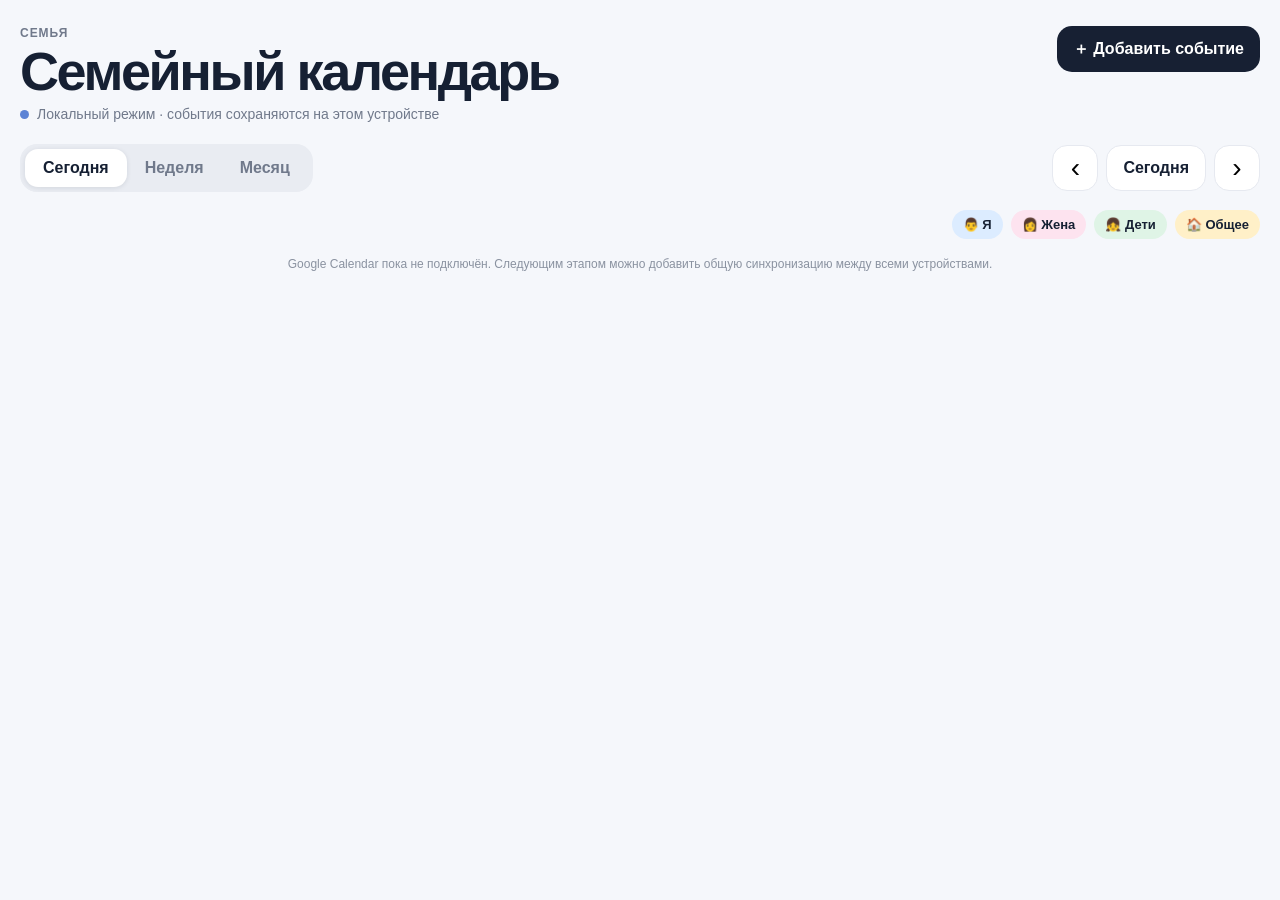
==== index.html @ 6f82d16c "Add index.html" ====
<!doctype html>
<html lang="ru">
<head>
<meta charset="utf-8">
<meta name="viewport" content="width=device-width,initial-scale=1,viewport-fit=cover">
<meta name="theme-color" content="#f5f7fb">
<meta name="apple-mobile-web-app-capable" content="yes">
<meta name="apple-mobile-web-app-status-bar-style" content="default">
<meta name="apple-mobile-web-app-title" content="Семья">
<link rel="manifest" href="/manifest.json">
<link rel="apple-touch-icon" href="/icon.svg">
<title>Семейный календарь</title>
<style>
:root{--bg:#f5f7fb;--card:#fff;--ink:#162033;--muted:#70798b;--line:#e6e9f0;--shadow:0 10px 34px rgba(26,35,52,.07);--radius:22px;--me:#dcecff;--wife:#fde3ef;--kids:#dff4e6;--family:#fff0c8;--primary:#172033;--danger:#b42318}
*{box-sizing:border-box}html,body{margin:0;min-height:100%;background:var(--bg);color:var(--ink);font-family:-apple-system,BlinkMacSystemFont,"SF Pro Display","SF Pro Text","Segoe UI",sans-serif}body{padding:env(safe-area-inset-top) max(20px,env(safe-area-inset-right)) env(safe-area-inset-bottom) max(20px,env(safe-area-inset-left))}button,input,select,textarea{font:inherit}button{touch-action:manipulation}.app{max-width:1280px;margin:0 auto;padding:26px 0 40px}.topbar{display:flex;align-items:flex-start;justify-content:space-between;gap:20px;margin-bottom:22px}.eyebrow{color:var(--muted);font-size:12px;font-weight:750;letter-spacing:.08em}h1{margin:4px 0 8px;font-size:clamp(34px,5vw,54px);line-height:1;letter-spacing:-.045em}.status{display:flex;align-items:center;gap:8px;color:var(--muted);font-size:14px}.dot{width:9px;height:9px;border-radius:50%;background:#5c83d5}.btn,.iconbtn{border:0;border-radius:15px;cursor:pointer;min-height:46px}.btn{padding:11px 16px;font-weight:680}.primary{background:var(--primary);color:#fff}.secondary{background:#fff;color:var(--ink);border:1px solid var(--line)}.danger{background:#fff0ef;color:var(--danger);border:1px solid #f2cbc5}.iconbtn{width:46px;background:#fff;border:1px solid var(--line);font-size:28px}.controls{display:flex;align-items:center;justify-content:space-between;gap:16px;margin-bottom:18px}.segmented{display:flex;background:#e9ecf2;padding:5px;border-radius:17px}.viewbtn{border:0;background:transparent;border-radius:13px;padding:10px 18px;color:var(--muted);font-weight:680;cursor:pointer}.viewbtn.active{background:#fff;color:var(--ink);box-shadow:0 1px 5px rgba(23,32,51,.1)}.nav{display:flex;gap:8px;align-items:center}.period{display:flex;align-items:center;justify-content:space-between;gap:14px;margin-bottom:14px}h2{margin:0;font-size:23px}.legend{display:flex;gap:8px;flex-wrap:wrap;justify-content:flex-end}.pill{padding:7px 11px;border-radius:999px;font-size:13px;font-weight:650}.me{background:var(--me)}.wife{background:var(--wife)}.kids{background:var(--kids)}.family{background:var(--family)}.grid{display:grid;grid-template-columns:repeat(7,minmax(0,1fr));gap:10px}.day{background:var(--card);border:1px solid var(--line);border-radius:var(--radius);min-height:195px;padding:13px;box-shadow:var(--shadow)}.day.today{outline:2px solid var(--primary);outline-offset:-2px}.dayname{color:var(--muted);font-size:12px;text-transform:uppercase;font-weight:750}.daynum{font-size:25px;font-weight:760;margin-top:2px}.month{color:var(--muted);font-size:11px}.empty{color:#a0a6b2;font-size:13px;padding-top:10px}.event{border:0;width:100%;text-align:left;border-radius:14px;padding:9px 10px;margin-top:7px;cursor:pointer;color:var(--ink)}.event .time{display:block;color:#586172;font-size:11px;font-weight:750;margin-bottom:3px}.event .title{font-size:13px;font-weight:680}.event .meta{font-size:11px;color:#687181;margin-top:4px;display:block}.todaylist{display:grid;gap:11px}.todaycard{width:100%;border:1px solid var(--line);border-radius:20px;background:#fff;padding:15px 16px;display:grid;grid-template-columns:110px 1fr auto;gap:14px;align-items:center;box-shadow:var(--shadow);cursor:pointer;text-align:left;color:var(--ink)}.todaycard.me{background:linear-gradient(90deg,var(--me),#fff 55%)}.todaycard.wife{background:linear-gradient(90deg,var(--wife),#fff 55%)}.todaycard.kids{background:linear-gradient(90deg,var(--kids),#fff 55%)}.todaycard.family{background:linear-gradient(90deg,var(--family),#fff 55%)}.todaytime{font-size:14px;color:var(--muted);font-weight:680}.todaytitle{font-size:19px;font-weight:730}.todaymeta{font-size:13px;color:var(--muted);margin-top:4px}.chev{font-size:27px;color:#9299a6}.note{color:#8a92a0;font-size:12px;text-align:center;margin:18px 6px 0}dialog{border:0;border-radius:25px;padding:0;width:min(92vw,620px);box-shadow:0 35px 100px rgba(17,24,39,.30)}dialog::backdrop{background:rgba(17,24,39,.42);backdrop-filter:blur(4px)}.modal{padding:22px}.modalhead{display:flex;justify-content:space-between;align-items:flex-start;margin-bottom:15px}.modalhead h3{margin:4px 0 0;font-size:26px}.field{display:grid;gap:6px;margin-bottom:13px}.field>span{font-size:13px;color:var(--muted);font-weight:650}.field input,.field select,.field textarea{border:1px solid var(--line);border-radius:14px;padding:12px 13px;background:#fff;color:var(--ink);width:100%}.two{display:grid;grid-template-columns:1fr 1fr;gap:10px}.actions{display:flex;align-items:center;gap:9px;margin-top:18px}.spacer{flex:1}.hidden{display:none!important}
@media(max-width:980px){.grid{grid-template-columns:repeat(2,minmax(0,1fr))}}
@media(max-width:700px){.app{padding-top:14px}.topbar,.controls,.period{flex-direction:column;align-items:stretch}.topbar .btn{width:100%}.segmented{width:100%}.viewbtn{flex:1}.nav{justify-content:space-between}.legend{justify-content:flex-start}.grid{grid-template-columns:1fr}.day{min-height:auto}.todaycard{grid-template-columns:82px 1fr auto}.two{grid-template-columns:1fr}}
</style>
</head>
<body>
<div class="app">
<header class="topbar">
  <div><div class="eyebrow">СЕМЬЯ</div><h1>Семейный календарь</h1><div class="status"><span class="dot"></span><span>Локальный режим · события сохраняются на этом устройстве</span></div></div>
  <button id="addBtn" class="btn primary">＋ Добавить событие</button>
</header>
<section class="controls">
  <div class="segmented"><button class="viewbtn active" data-view="today">Сегодня</button><button class="viewbtn" data-view="week">Неделя</button><button class="viewbtn" data-view="month">Месяц</button></div>
  <div class="nav"><button id="prevBtn" class="iconbtn">‹</button><button id="todayBtn" class="btn secondary">Сегодня</button><button id="nextBtn" class="iconbtn">›</button></div>
</section>
<section class="period"><h2 id="periodTitle"></h2><div class="legend"><span class="pill me">👨 Я</span><span class="pill wife">👩 Жена</span><span class="pill kids">👧 Дети</span><span class="pill family">🏠 Общее</span></div></section>
<main id="calendar"></main>
<div class="note">Google Calendar пока не подключён. Следующим этапом можно добавить общую синхронизацию между всеми устройствами.</div>
</div>
<dialog id="dlg">
<form id="form" class="modal">
<div class="modalhead"><div><div class="eyebrow" id="mode">НОВОЕ СОБЫТИЕ</div><h3 id="dlgTitle">Добавить событие</h3></div><button type="button" id="closeBtn" class="iconbtn">×</button></div>
<input type="hidden" id="eid">
<label class="field"><span>Для кого</span><select id="who"><option value="🏠">🏠 Общее</option><option value="👨">👨 Я</option><option value="👩">👩 Жена</option><option value="👧">👧 Дети</option></select></label>
<label class="field"><span>Название</span><input id="title" required placeholder="Например: школа, врач, тренировка"></label>
<div class="two"><label class="field"><span>Начало</span><input id="start" type="datetime-local" required></label><label class="field"><span>Окончание</span><input id="end" type="datetime-local" required></label></div>
<label class="field"><span>Описание</span><textarea id="desc" rows="3" placeholder="Необязательно"></textarea></label>
<label class="field"><span>Место</span><input id="location" placeholder="Необязательно"></label>
<div class="actions"><button type="button" id="deleteBtn" class="btn danger hidden">Удалить</button><div class="spacer"></div><button type="button" id="cancelBtn" class="btn secondary">Отмена</button><button type="submit" class="btn primary">Сохранить</button></div>
</form>
</dialog>
<script>
const $=s=>document.querySelector(s), cal=$("#calendar"), dlg=$("#dlg"), KEY="family-calendar-events-v2";let view="today", cursor=new Date(), cache=new Map();
const pad=n=>String(n).padStart(2,"0"), inputVal=d=>d.getFullYear()+"-"+pad(d.getMonth()+1)+"-"+pad(d.getDate())+"T"+pad(d.getHours())+":"+pad(d.getMinutes());
const sod=d=>{let x=new Date(d);x.setHours(0,0,0,0);return x},eod=d=>{let x=new Date(d);x.setHours(23,59,59,999);return x},sow=d=>{let x=sod(d),n=(x.getDay()+6)%7;x.setDate(x.getDate()-n);return x},eow=d=>{let x=sow(d);x.setDate(x.getDate()+6);return eod(x)},som=d=>new Date(d.getFullYear(),d.getMonth(),1),eom=d=>new Date(d.getFullYear(),d.getMonth()+1,0,23,59,59,999);
function range(){return view==="today"?[sod(cursor),eod(cursor)]:view==="week"?[sow(cursor),eow(cursor)]:[som(cursor),eom(cursor)]}
const fmt=(d,o)=>new Intl.DateTimeFormat("ru-RU",o).format(d), clean=s=>(s||"").replace(/^(🏠|👨|👩|👧|👦)\s*/,"").trim(), who=s=>((s||"").match(/^(🏠|👨|👩|👧|👦)/)||["🏠"])[0], cat=s=>s?.startsWith("👨")?"me":s?.startsWith("👩")?"wife":s?.startsWith("👧")||s?.startsWith("👦")?"kids":"family", esc=s=>String(s||"").replace(/[&<>"']/g,m=>({"&":"&amp;","<":"&lt;",">":"&gt;",'"':"&quot;","'":"&#039;"}[m])), same=(a,b)=>a.getFullYear()===b.getFullYear()&&a.getMonth()===b.getMonth()&&a.getDate()===b.getDate();
const es=e=>new Date(e.start),ee=e=>new Date(e.end),id=()=>crypto?.randomUUID?crypto.randomUUID():"e-"+Date.now()+"-"+Math.random().toString(16).slice(2);
function seed(){let n=new Date();return[{id:id(),summary:"🏠 Семейный ужин",location:"Дом",description:"",start:new Date(n.getFullYear(),n.getMonth(),n.getDate(),19).toISOString(),end:new Date(n.getFullYear(),n.getMonth(),n.getDate(),20).toISOString()},{id:id(),summary:"👧 Танцы",location:"Студия",description:"",start:new Date(n.getFullYear(),n.getMonth(),n.getDate()+1,17,30).toISOString(),end:new Date(n.getFullYear(),n.getMonth(),n.getDate()+1,18,30).toISOString()},{id:id(),summary:"👩 Врач",location:"",description:"",start:new Date(n.getFullYear(),n.getMonth(),n.getDate()+2,10).toISOString(),end:new Date(n.getFullYear(),n.getMonth(),n.getDate()+2,11).toISOString()},{id:id(),summary:"👨 Тренировка",location:"",description:"",start:new Date(n.getFullYear(),n.getMonth(),n.getDate()+3,20).toISOString(),end:new Date(n.getFullYear(),n.getMonth(),n.getDate()+3,21).toISOString()}]}
function all(){try{let x=JSON.parse(localStorage.getItem(KEY)||"null");if(Array.isArray(x))return x}catch{}let x=seed();localStorage.setItem(KEY,JSON.stringify(x));return x}
function save(x){localStorage.setItem(KEY,JSON.stringify(x))}
function events(){let[a,b]=range();return all().filter(e=>es(e)>=a&&es(e)<=b).sort((x,y)=>es(x)-es(y)}
function period(){let[a,b]=range();return view==="today"?fmt(a,{weekday:"long",day:"numeric",month:"long",year:"numeric"}):view==="week"?fmt(a,{day:"numeric",month:"short"})+" — "+fmt(b,{day:"numeric",month:"short",year:"numeric"}):fmt(a,{month:"long",year:"numeric"})}
function card(e,today=false){let s=es(e),en=ee(e),c=cat(e.summary),t=esc(clean(e.summary)),m=e.location||e.description||"";return today?`<button class="todaycard ${c}" data-id="${esc(e.id)}"><div class="todaytime">${fmt(s,{hour:"2-digit",minute:"2-digit"})}<br>— ${fmt(en,{hour:"2-digit",minute:"2-digit"})}</div><div><div class="todaytitle">${who(e.summary)} ${t}</div>${m?`<div class="todaymeta">${esc(m)}</div>`:""}</div><div class="chev">›</div></button>`:`<button class="event ${c}" data-id="${esc(e.id)}"><span class="time">${fmt(s,{hour:"2-digit",minute:"2-digit"})}</span><span class="title">${who(e.summary)} ${t}</span>${e.location?`<span class="meta">⌖ ${esc(e.location)}</span>`:""}</button>`}
function bind(){document.querySelectorAll("[data-id]").forEach(b=>b.onclick=()=>{let e=cache.get(b.dataset.id);if(e)edit(e)})}
function render(){let ev=events();cache=new Map(ev.map(e=>[e.id,e]));$("#periodTitle").textContent=period();if(view==="today"){cal.innerHTML=ev.length?`<div class="todaylist">${ev.map(e=>card(e,true)).join("")}</div>`:`<section class="day"><div class="empty">На этот день событий нет.</div></section>`}else{let[a,b]=range(),ds=[];for(let d=new Date(a);d<=b;d.setDate(d.getDate()+1))ds.push(new Date(d));cal.innerHTML=`<div class="grid">${ds.map(d=>{let x=ev.filter(e=>same(es(e),d));return `<section class="day ${same(d,new Date())?"today":""}"><div class="dayname">${fmt(d,{weekday:"short"})}</div><div class="daynum">${d.getDate()}</div><div class="month">${fmt(d,{month:"short"})}</div>${x.length?x.map(e=>card(e)).join(""):`<div class="empty">Свободно</div>`}</section>`}).join("")}</div>`}bind()}
function fresh(){let s=new Date();s.setMinutes(Math.ceil(s.getMinutes()/15)*15,0,0);let e=new Date(s.getTime()+3600000);$("#eid").value="";$("#mode").textContent="НОВОЕ СОБЫТИЕ";$("#dlgTitle").textContent="Добавить событие";$("#deleteBtn").classList.add("hidden");$("#who").value="🏠";$("#title").value="";$("#desc").value="";$("#location").value="";$("#start").value=inputVal(s);$("#end").value=inputVal(e);dlg.showModal()}
function edit(e){$("#eid").value=e.id;$("#mode").textContent="РЕДАКТИРОВАНИЕ";$("#dlgTitle").textContent=clean(e.summary);$("#deleteBtn").classList.remove("hidden");$("#who").value=who(e.summary);$("#title").value=clean(e.summary);$("#desc").value=e.description||"";$("#location").value=e.location||"";$("#start").value=inputVal(es(e));$("#end").value=inputVal(ee(e));dlg.showModal()}
$("#addBtn").onclick=fresh;$("#closeBtn").onclick=()=>dlg.close();$("#cancelBtn").onclick=()=>dlg.close();
$("#form").onsubmit=e=>{e.preventDefault();let eid=$("#eid").value.trim(),s=new Date($("#start").value),en=new Date($("#end").value);if(!(s<en)){alert("Время окончания должно быть позже начала.");return}let item={id:eid||id(),summary:$("#who").value+" "+$("#title").value.trim(),description:$("#desc").value.trim(),location:$("#location").value.trim(),start:s.toISOString(),end:en.toISOString()},x=all(),i=x.findIndex(a=>a.id===item.id);if(i>=0)x[i]=item;else x.push(item);save(x);dlg.close();render()};
$("#deleteBtn").onclick=()=>{let eid=$("#eid").value.trim();if(eid&&confirm("Удалить это событие?")){save(all().filter(e=>e.id!==eid));dlg.close();render()}};
document.querySelectorAll(".viewbtn").forEach(b=>b.onclick=()=>{document.querySelectorAll(".viewbtn").forEach(x=>x.classList.remove("active"));b.classList.add("active");view=b.dataset.view;render()});
$("#prevBtn").onclick=()=>{view==="today"?cursor.setDate(cursor.getDate()-1):view==="week"?cursor.setDate(cursor.getDate()-7):cursor.setMonth(cursor.getMonth()-1);render()};
$("#nextBtn").onclick=()=>{view==="today"?cursor.setDate(cursor.getDate()+1):view==="week"?cursor.setDate(cursor.getDate()+7):cursor.setMonth(cursor.getMonth()+1);render()};
$("#todayBtn").onclick=()=>{cursor=new Date();render()};
if("serviceWorker"in navigator)navigator.serviceWorker.register("/sw.js").catch(()=>{});
render();
</script>
</body>
</html>
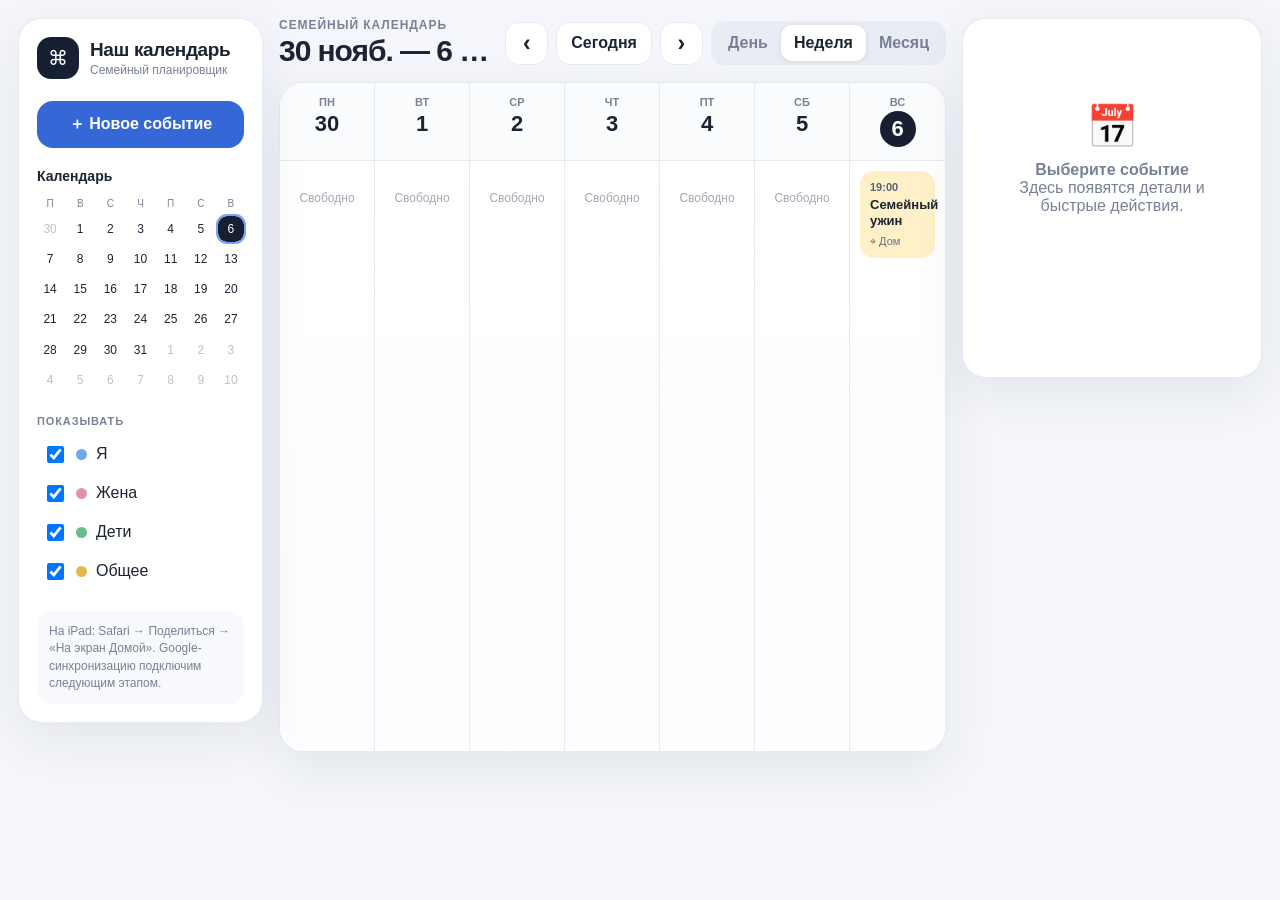
==== commit faee35f8: "Replace broken calendar UI with working iPad interface" ====
--- a/index.html
+++ b/index.html
@@ -1,74 +1,83 @@
 <!doctype html>
 <html lang="ru">
 <head>
-<meta charset="utf-8">
-<meta name="viewport" content="width=device-width,initial-scale=1,viewport-fit=cover">
-<meta name="theme-color" content="#f5f7fb">
-<meta name="apple-mobile-web-app-capable" content="yes">
-<meta name="apple-mobile-web-app-status-bar-style" content="default">
-<meta name="apple-mobile-web-app-title" content="Семья">
-<link rel="manifest" href="/manifest.json">
-<link rel="apple-touch-icon" href="/icon.svg">
-<title>Семейный календарь</title>
-<style>
-:root{--bg:#f5f7fb;--card:#fff;--ink:#162033;--muted:#70798b;--line:#e6e9f0;--shadow:0 10px 34px rgba(26,35,52,.07);--radius:22px;--me:#dcecff;--wife:#fde3ef;--kids:#dff4e6;--family:#fff0c8;--primary:#172033;--danger:#b42318}
-*{box-sizing:border-box}html,body{margin:0;min-height:100%;background:var(--bg);color:var(--ink);font-family:-apple-system,BlinkMacSystemFont,"SF Pro Display","SF Pro Text","Segoe UI",sans-serif}body{padding:env(safe-area-inset-top) max(20px,env(safe-area-inset-right)) env(safe-area-inset-bottom) max(20px,env(safe-area-inset-left))}button,input,select,textarea{font:inherit}button{touch-action:manipulation}.app{max-width:1280px;margin:0 auto;padding:26px 0 40px}.topbar{display:flex;align-items:flex-start;justify-content:space-between;gap:20px;margin-bottom:22px}.eyebrow{color:var(--muted);font-size:12px;font-weight:750;letter-spacing:.08em}h1{margin:4px 0 8px;font-size:clamp(34px,5vw,54px);line-height:1;letter-spacing:-.045em}.status{display:flex;align-items:center;gap:8px;color:var(--muted);font-size:14px}.dot{width:9px;height:9px;border-radius:50%;background:#5c83d5}.btn,.iconbtn{border:0;border-radius:15px;cursor:pointer;min-height:46px}.btn{padding:11px 16px;font-weight:680}.primary{background:var(--primary);color:#fff}.secondary{background:#fff;color:var(--ink);border:1px solid var(--line)}.danger{background:#fff0ef;color:var(--danger);border:1px solid #f2cbc5}.iconbtn{width:46px;background:#fff;border:1px solid var(--line);font-size:28px}.controls{display:flex;align-items:center;justify-content:space-between;gap:16px;margin-bottom:18px}.segmented{display:flex;background:#e9ecf2;padding:5px;border-radius:17px}.viewbtn{border:0;background:transparent;border-radius:13px;padding:10px 18px;color:var(--muted);font-weight:680;cursor:pointer}.viewbtn.active{background:#fff;color:var(--ink);box-shadow:0 1px 5px rgba(23,32,51,.1)}.nav{display:flex;gap:8px;align-items:center}.period{display:flex;align-items:center;justify-content:space-between;gap:14px;margin-bottom:14px}h2{margin:0;font-size:23px}.legend{display:flex;gap:8px;flex-wrap:wrap;justify-content:flex-end}.pill{padding:7px 11px;border-radius:999px;font-size:13px;font-weight:650}.me{background:var(--me)}.wife{background:var(--wife)}.kids{background:var(--kids)}.family{background:var(--family)}.grid{display:grid;grid-template-columns:repeat(7,minmax(0,1fr));gap:10px}.day{background:var(--card);border:1px solid var(--line);border-radius:var(--radius);min-height:195px;padding:13px;box-shadow:var(--shadow)}.day.today{outline:2px solid var(--primary);outline-offset:-2px}.dayname{color:var(--muted);font-size:12px;text-transform:uppercase;font-weight:750}.daynum{font-size:25px;font-weight:760;margin-top:2px}.month{color:var(--muted);font-size:11px}.empty{color:#a0a6b2;font-size:13px;padding-top:10px}.event{border:0;width:100%;text-align:left;border-radius:14px;padding:9px 10px;margin-top:7px;cursor:pointer;color:var(--ink)}.event .time{display:block;color:#586172;font-size:11px;font-weight:750;margin-bottom:3px}.event .title{font-size:13px;font-weight:680}.event .meta{font-size:11px;color:#687181;margin-top:4px;display:block}.todaylist{display:grid;gap:11px}.todaycard{width:100%;border:1px solid var(--line);border-radius:20px;background:#fff;padding:15px 16px;display:grid;grid-template-columns:110px 1fr auto;gap:14px;align-items:center;box-shadow:var(--shadow);cursor:pointer;text-align:left;color:var(--ink)}.todaycard.me{background:linear-gradient(90deg,var(--me),#fff 55%)}.todaycard.wife{background:linear-gradient(90deg,var(--wife),#fff 55%)}.todaycard.kids{background:linear-gradient(90deg,var(--kids),#fff 55%)}.todaycard.family{background:linear-gradient(90deg,var(--family),#fff 55%)}.todaytime{font-size:14px;color:var(--muted);font-weight:680}.todaytitle{font-size:19px;font-weight:730}.todaymeta{font-size:13px;color:var(--muted);margin-top:4px}.chev{font-size:27px;color:#9299a6}.note{color:#8a92a0;font-size:12px;text-align:center;margin:18px 6px 0}dialog{border:0;border-radius:25px;padding:0;width:min(92vw,620px);box-shadow:0 35px 100px rgba(17,24,39,.30)}dialog::backdrop{background:rgba(17,24,39,.42);backdrop-filter:blur(4px)}.modal{padding:22px}.modalhead{display:flex;justify-content:space-between;align-items:flex-start;margin-bottom:15px}.modalhead h3{margin:4px 0 0;font-size:26px}.field{display:grid;gap:6px;margin-bottom:13px}.field>span{font-size:13px;color:var(--muted);font-weight:650}.field input,.field select,.field textarea{border:1px solid var(--line);border-radius:14px;padding:12px 13px;background:#fff;color:var(--ink);width:100%}.two{display:grid;grid-template-columns:1fr 1fr;gap:10px}.actions{display:flex;align-items:center;gap:9px;margin-top:18px}.spacer{flex:1}.hidden{display:none!important}
-@media(max-width:980px){.grid{grid-template-columns:repeat(2,minmax(0,1fr))}}
-@media(max-width:700px){.app{padding-top:14px}.topbar,.controls,.period{flex-direction:column;align-items:stretch}.topbar .btn{width:100%}.segmented{width:100%}.viewbtn{flex:1}.nav{justify-content:space-between}.legend{justify-content:flex-start}.grid{grid-template-columns:1fr}.day{min-height:auto}.todaycard{grid-template-columns:82px 1fr auto}.two{grid-template-columns:1fr}}
-</style>
+  <meta charset="utf-8">
+  <meta name="viewport" content="width=device-width,initial-scale=1,viewport-fit=cover">
+  <meta name="theme-color" content="#f4f6fb">
+  <meta name="apple-mobile-web-app-capable" content="yes">
+  <meta name="apple-mobile-web-app-status-bar-style" content="default">
+  <meta name="apple-mobile-web-app-title" content="Семья">
+  <link rel="manifest" href="/manifest.json">
+  <link rel="apple-touch-icon" href="/icon.svg">
+  <link rel="stylesheet" href="/styles.css?v=5">
+  <title>Семейный календарь</title>
 </head>
 <body>
-<div class="app">
-<header class="topbar">
-  <div><div class="eyebrow">СЕМЬЯ</div><h1>Семейный календарь</h1><div class="status"><span class="dot"></span><span>Локальный режим · события сохраняются на этом устройстве</span></div></div>
-  <button id="addBtn" class="btn primary">＋ Добавить событие</button>
-</header>
-<section class="controls">
-  <div class="segmented"><button class="viewbtn active" data-view="today">Сегодня</button><button class="viewbtn" data-view="week">Неделя</button><button class="viewbtn" data-view="month">Месяц</button></div>
-  <div class="nav"><button id="prevBtn" class="iconbtn">‹</button><button id="todayBtn" class="btn secondary">Сегодня</button><button id="nextBtn" class="iconbtn">›</button></div>
-</section>
-<section class="period"><h2 id="periodTitle"></h2><div class="legend"><span class="pill me">👨 Я</span><span class="pill wife">👩 Жена</span><span class="pill kids">👧 Дети</span><span class="pill family">🏠 Общее</span></div></section>
-<main id="calendar"></main>
-<div class="note">Google Calendar пока не подключён. Следующим этапом можно добавить общую синхронизацию между всеми устройствами.</div>
+<div class="shell">
+  <div class="layout">
+    <aside class="panel sidebar">
+      <div class="brand">
+        <div class="brand-icon">⌘</div>
+        <div><h1>Наш календарь</h1><small>Семейный планировщик</small></div>
+      </div>
+      <button type="button" id="addBtn" class="new-event">＋ Новое событие</button>
+      <div class="mini-title">Календарь</div>
+      <div id="miniCalendar" class="mini-calendar"></div>
+      <div class="section-label">Показывать</div>
+      <div class="filters">
+        <label class="filter"><input type="checkbox" data-filter="me" checked><span class="swatch me"></span><span>Я</span></label>
+        <label class="filter"><input type="checkbox" data-filter="wife" checked><span class="swatch wife"></span><span>Жена</span></label>
+        <label class="filter"><input type="checkbox" data-filter="kids" checked><span class="swatch kids"></span><span>Дети</span></label>
+        <label class="filter"><input type="checkbox" data-filter="family" checked><span class="swatch family"></span><span>Общее</span></label>
+      </div>
+      <div class="install-note">На iPad: Safari → Поделиться → «На экран Домой». Google-синхронизацию подключим следующим этапом.</div>
+    </aside>
+
+    <main class="main">
+      <div class="topbar">
+        <div class="date-title"><div class="eyebrow">Семейный календарь</div><h2 id="periodTitle"></h2></div>
+        <div class="top-actions">
+          <button type="button" id="prevBtn" class="btn icon-btn">‹</button>
+          <button type="button" id="todayBtn" class="btn">Сегодня</button>
+          <button type="button" id="nextBtn" class="btn icon-btn">›</button>
+          <div class="segmented">
+            <button type="button" data-view="today">День</button>
+            <button type="button" data-view="week">Неделя</button>
+            <button type="button" data-view="month">Месяц</button>
+          </div>
+        </div>
+      </div>
+      <section id="calendar" class="panel calendar-panel"></section>
+    </main>
+
+    <aside id="detail" class="panel detail"></aside>
+  </div>
 </div>
-<dialog id="dlg">
-<form id="form" class="modal">
-<div class="modalhead"><div><div class="eyebrow" id="mode">НОВОЕ СОБЫТИЕ</div><h3 id="dlgTitle">Добавить событие</h3></div><button type="button" id="closeBtn" class="iconbtn">×</button></div>
-<input type="hidden" id="eid">
-<label class="field"><span>Для кого</span><select id="who"><option value="🏠">🏠 Общее</option><option value="👨">👨 Я</option><option value="👩">👩 Жена</option><option value="👧">👧 Дети</option></select></label>
-<label class="field"><span>Название</span><input id="title" required placeholder="Например: школа, врач, тренировка"></label>
-<div class="two"><label class="field"><span>Начало</span><input id="start" type="datetime-local" required></label><label class="field"><span>Окончание</span><input id="end" type="datetime-local" required></label></div>
-<label class="field"><span>Описание</span><textarea id="desc" rows="3" placeholder="Необязательно"></textarea></label>
-<label class="field"><span>Место</span><input id="location" placeholder="Необязательно"></label>
-<div class="actions"><button type="button" id="deleteBtn" class="btn danger hidden">Удалить</button><div class="spacer"></div><button type="button" id="cancelBtn" class="btn secondary">Отмена</button><button type="submit" class="btn primary">Сохранить</button></div>
-</form>
-</dialog>
-<script>
-const $=s=>document.querySelector(s), cal=$("#calendar"), dlg=$("#dlg"), KEY="family-calendar-events-v2";let view="today", cursor=new Date(), cache=new Map();
-const pad=n=>String(n).padStart(2,"0"), inputVal=d=>d.getFullYear()+"-"+pad(d.getMonth()+1)+"-"+pad(d.getDate())+"T"+pad(d.getHours())+":"+pad(d.getMinutes());
-const sod=d=>{let x=new Date(d);x.setHours(0,0,0,0);return x},eod=d=>{let x=new Date(d);x.setHours(23,59,59,999);return x},sow=d=>{let x=sod(d),n=(x.getDay()+6)%7;x.setDate(x.getDate()-n);return x},eow=d=>{let x=sow(d);x.setDate(x.getDate()+6);return eod(x)},som=d=>new Date(d.getFullYear(),d.getMonth(),1),eom=d=>new Date(d.getFullYear(),d.getMonth()+1,0,23,59,59,999);
-function range(){return view==="today"?[sod(cursor),eod(cursor)]:view==="week"?[sow(cursor),eow(cursor)]:[som(cursor),eom(cursor)]}
-const fmt=(d,o)=>new Intl.DateTimeFormat("ru-RU",o).format(d), clean=s=>(s||"").replace(/^(🏠|👨|👩|👧|👦)\s*/,"").trim(), who=s=>((s||"").match(/^(🏠|👨|👩|👧|👦)/)||["🏠"])[0], cat=s=>s?.startsWith("👨")?"me":s?.startsWith("👩")?"wife":s?.startsWith("👧")||s?.startsWith("👦")?"kids":"family", esc=s=>String(s||"").replace(/[&<>"']/g,m=>({"&":"&amp;","<":"&lt;",">":"&gt;",'"':"&quot;","'":"&#039;"}[m])), same=(a,b)=>a.getFullYear()===b.getFullYear()&&a.getMonth()===b.getMonth()&&a.getDate()===b.getDate();
-const es=e=>new Date(e.start),ee=e=>new Date(e.end),id=()=>crypto?.randomUUID?crypto.randomUUID():"e-"+Date.now()+"-"+Math.random().toString(16).slice(2);
-function seed(){let n=new Date();return[{id:id(),summary:"🏠 Семейный ужин",location:"Дом",description:"",start:new Date(n.getFullYear(),n.getMonth(),n.getDate(),19).toISOString(),end:new Date(n.getFullYear(),n.getMonth(),n.getDate(),20).toISOString()},{id:id(),summary:"👧 Танцы",location:"Студия",description:"",start:new Date(n.getFullYear(),n.getMonth(),n.getDate()+1,17,30).toISOString(),end:new Date(n.getFullYear(),n.getMonth(),n.getDate()+1,18,30).toISOString()},{id:id(),summary:"👩 Врач",location:"",description:"",start:new Date(n.getFullYear(),n.getMonth(),n.getDate()+2,10).toISOString(),end:new Date(n.getFullYear(),n.getMonth(),n.getDate()+2,11).toISOString()},{id:id(),summary:"👨 Тренировка",location:"",description:"",start:new Date(n.getFullYear(),n.getMonth(),n.getDate()+3,20).toISOString(),end:new Date(n.getFullYear(),n.getMonth(),n.getDate()+3,21).toISOString()}]}
-function all(){try{let x=JSON.parse(localStorage.getItem(KEY)||"null");if(Array.isArray(x))return x}catch{}let x=seed();localStorage.setItem(KEY,JSON.stringify(x));return x}
-function save(x){localStorage.setItem(KEY,JSON.stringify(x))}
-function events(){let[a,b]=range();return all().filter(e=>es(e)>=a&&es(e)<=b).sort((x,y)=>es(x)-es(y)}
-function period(){let[a,b]=range();return view==="today"?fmt(a,{weekday:"long",day:"numeric",month:"long",year:"numeric"}):view==="week"?fmt(a,{day:"numeric",month:"short"})+" — "+fmt(b,{day:"numeric",month:"short",year:"numeric"}):fmt(a,{month:"long",year:"numeric"})}
-function card(e,today=false){let s=es(e),en=ee(e),c=cat(e.summary),t=esc(clean(e.summary)),m=e.location||e.description||"";return today?`<button class="todaycard ${c}" data-id="${esc(e.id)}"><div class="todaytime">${fmt(s,{hour:"2-digit",minute:"2-digit"})}<br>— ${fmt(en,{hour:"2-digit",minute:"2-digit"})}</div><div><div class="todaytitle">${who(e.summary)} ${t}</div>${m?`<div class="todaymeta">${esc(m)}</div>`:""}</div><div class="chev">›</div></button>`:`<button class="event ${c}" data-id="${esc(e.id)}"><span class="time">${fmt(s,{hour:"2-digit",minute:"2-digit"})}</span><span class="title">${who(e.summary)} ${t}</span>${e.location?`<span class="meta">⌖ ${esc(e.location)}</span>`:""}</button>`}
-function bind(){document.querySelectorAll("[data-id]").forEach(b=>b.onclick=()=>{let e=cache.get(b.dataset.id);if(e)edit(e)})}
-function render(){let ev=events();cache=new Map(ev.map(e=>[e.id,e]));$("#periodTitle").textContent=period();if(view==="today"){cal.innerHTML=ev.length?`<div class="todaylist">${ev.map(e=>card(e,true)).join("")}</div>`:`<section class="day"><div class="empty">На этот день событий нет.</div></section>`}else{let[a,b]=range(),ds=[];for(let d=new Date(a);d<=b;d.setDate(d.getDate()+1))ds.push(new Date(d));cal.innerHTML=`<div class="grid">${ds.map(d=>{let x=ev.filter(e=>same(es(e),d));return `<section class="day ${same(d,new Date())?"today":""}"><div class="dayname">${fmt(d,{weekday:"short"})}</div><div class="daynum">${d.getDate()}</div><div class="month">${fmt(d,{month:"short"})}</div>${x.length?x.map(e=>card(e)).join(""):`<div class="empty">Свободно</div>`}</section>`}).join("")}</div>`}bind()}
-function fresh(){let s=new Date();s.setMinutes(Math.ceil(s.getMinutes()/15)*15,0,0);let e=new Date(s.getTime()+3600000);$("#eid").value="";$("#mode").textContent="НОВОЕ СОБЫТИЕ";$("#dlgTitle").textContent="Добавить событие";$("#deleteBtn").classList.add("hidden");$("#who").value="🏠";$("#title").value="";$("#desc").value="";$("#location").value="";$("#start").value=inputVal(s);$("#end").value=inputVal(e);dlg.showModal()}
-function edit(e){$("#eid").value=e.id;$("#mode").textContent="РЕДАКТИРОВАНИЕ";$("#dlgTitle").textContent=clean(e.summary);$("#deleteBtn").classList.remove("hidden");$("#who").value=who(e.summary);$("#title").value=clean(e.summary);$("#desc").value=e.description||"";$("#location").value=e.location||"";$("#start").value=inputVal(es(e));$("#end").value=inputVal(ee(e));dlg.showModal()}
-$("#addBtn").onclick=fresh;$("#closeBtn").onclick=()=>dlg.close();$("#cancelBtn").onclick=()=>dlg.close();
-$("#form").onsubmit=e=>{e.preventDefault();let eid=$("#eid").value.trim(),s=new Date($("#start").value),en=new Date($("#end").value);if(!(s<en)){alert("Время окончания должно быть позже начала.");return}let item={id:eid||id(),summary:$("#who").value+" "+$("#title").value.trim(),description:$("#desc").value.trim(),location:$("#location").value.trim(),start:s.toISOString(),end:en.toISOString()},x=all(),i=x.findIndex(a=>a.id===item.id);if(i>=0)x[i]=item;else x.push(item);save(x);dlg.close();render()};
-$("#deleteBtn").onclick=()=>{let eid=$("#eid").value.trim();if(eid&&confirm("Удалить это событие?")){save(all().filter(e=>e.id!==eid));dlg.close();render()}};
-document.querySelectorAll(".viewbtn").forEach(b=>b.onclick=()=>{document.querySelectorAll(".viewbtn").forEach(x=>x.classList.remove("active"));b.classList.add("active");view=b.dataset.view;render()});
-$("#prevBtn").onclick=()=>{view==="today"?cursor.setDate(cursor.getDate()-1):view==="week"?cursor.setDate(cursor.getDate()-7):cursor.setMonth(cursor.getMonth()-1);render()};
-$("#nextBtn").onclick=()=>{view==="today"?cursor.setDate(cursor.getDate()+1):view==="week"?cursor.setDate(cursor.getDate()+7):cursor.setMonth(cursor.getMonth()+1);render()};
-$("#todayBtn").onclick=()=>{cursor=new Date();render()};
-if("serviceWorker"in navigator)navigator.serviceWorker.register("/sw.js").catch(()=>{});
-render();
-</script>
+
+<div id="modalBackdrop" class="modal-backdrop">
+  <form id="eventForm" class="modal">
+    <div class="modal-head">
+      <div><div id="modalMode" class="small">Новое событие</div><h3 id="modalTitle">Добавить событие</h3></div>
+      <button type="button" id="modalClose" class="close-btn">×</button>
+    </div>
+    <input type="hidden" id="eventId">
+    <label class="field"><span>Для кого</span><select id="eventWho"><option value="🏠">🏠 Общее</option><option value="👨">👨 Я</option><option value="👩">👩 Жена</option><option value="👧">👧 Дети</option></select></label>
+    <label class="field"><span>Название</span><input id="eventTitle" required placeholder="Например: школа, врач, тренировка"></label>
+    <div class="two">
+      <label class="field"><span>Начало</span><input id="eventStart" type="datetime-local" required></label>
+      <label class="field"><span>Окончание</span><input id="eventEnd" type="datetime-local" required></label>
+    </div>
+    <label class="field"><span>Место</span><input id="eventLocation" placeholder="Необязательно"></label>
+    <label class="field"><span>Описание</span><textarea id="eventDescription" rows="3" placeholder="Необязательно"></textarea></label>
+    <div class="modal-actions">
+      <button type="button" id="deleteInModal" class="btn danger-text" style="display:none">Удалить</button>
+      <div class="spacer"></div>
+      <button type="button" id="cancelModal" class="btn">Отмена</button>
+      <button type="submit" class="btn primary">Сохранить</button>
+    </div>
+  </form>
+</div>
+<div id="toast" class="toast"></div>
+<script src="/app.js?v=5"></script>
 </body>
 </html>
--- a/styles.css
+++ b/styles.css
@@ -0,0 +1,110 @@
+
+:root{
+  --bg:#f4f6fb;--surface:#ffffff;--surface2:#f8f9fc;--ink:#1c2434;--muted:#788195;
+  --line:#e7eaf1;--shadow:0 16px 50px rgba(25,34,52,.08);--radius:24px;
+  --me:#dcecff;--wife:#fde3ef;--kids:#dff4e6;--family:#fff0c8;--accent:#3667d6;--danger:#b42318
+}
+*{box-sizing:border-box}
+html,body{margin:0;min-height:100%;background:var(--bg);color:var(--ink);font-family:-apple-system,BlinkMacSystemFont,"SF Pro Display","SF Pro Text","Segoe UI",sans-serif}
+body{padding:env(safe-area-inset-top) env(safe-area-inset-right) env(safe-area-inset-bottom) env(safe-area-inset-left)}
+button,input,select,textarea{font:inherit}
+button{touch-action:manipulation}
+.shell{min-height:100vh;padding:18px}
+.layout{max-width:1500px;margin:0 auto;display:grid;grid-template-columns:245px minmax(0,1fr) 300px;gap:16px;align-items:start}
+.panel{background:var(--surface);border:1px solid var(--line);border-radius:var(--radius);box-shadow:var(--shadow)}
+.sidebar{padding:18px;position:sticky;top:18px}
+.brand{display:flex;align-items:center;gap:11px;margin-bottom:22px}
+.brand-icon{width:42px;height:42px;border-radius:14px;background:#172033;display:grid;place-items:center;color:#fff;font-size:20px}
+.brand h1{font-size:19px;margin:0;letter-spacing:-.02em}
+.brand small{display:block;color:var(--muted);font-size:12px;margin-top:2px}
+.new-event{width:100%;border:0;border-radius:16px;background:var(--accent);color:#fff;padding:13px 14px;font-weight:700;cursor:pointer;margin-bottom:20px}
+.mini-title{font-weight:750;font-size:14px;margin-bottom:11px}
+.mini-calendar{display:grid;grid-template-columns:repeat(7,1fr);gap:4px;margin-bottom:22px}
+.mini-calendar .dow{text-align:center;font-size:10px;color:var(--muted);padding:3px 0}
+.mini-day{border:0;background:transparent;border-radius:9px;aspect-ratio:1;cursor:pointer;font-size:12px;color:var(--ink)}
+.mini-day.other{color:#bcc1cb}
+.mini-day.today{background:#172033;color:#fff}
+.mini-day.selected{outline:2px solid #7da1f3}
+.section-label{font-size:11px;color:var(--muted);text-transform:uppercase;letter-spacing:.08em;font-weight:750;margin:18px 0 8px}
+.filter{display:flex;align-items:center;gap:9px;padding:8px 6px;border-radius:12px;cursor:pointer;user-select:none}
+.filter:hover{background:var(--surface2)}
+.filter input{width:17px;height:17px}
+.swatch{width:11px;height:11px;border-radius:50%}
+.swatch.me{background:#73a8e8}.swatch.wife{background:#e58eb3}.swatch.kids{background:#69bd89}.swatch.family{background:#e6b74c}
+.install-note{font-size:12px;color:var(--muted);line-height:1.45;margin-top:20px;padding:12px;background:var(--surface2);border-radius:14px}
+
+.main{min-width:0}
+.topbar{display:flex;align-items:center;justify-content:space-between;gap:12px;margin-bottom:14px}
+.date-title{min-width:0}
+.date-title .eyebrow{font-size:12px;color:var(--muted);font-weight:700;text-transform:uppercase;letter-spacing:.08em}
+.date-title h2{font-size:30px;margin:2px 0 0;letter-spacing:-.035em;white-space:nowrap;overflow:hidden;text-overflow:ellipsis}
+.top-actions{display:flex;align-items:center;gap:8px}
+.btn{border:1px solid var(--line);background:#fff;color:var(--ink);border-radius:14px;min-height:43px;padding:10px 14px;font-weight:680;cursor:pointer}
+.btn.primary{background:#172033;color:#fff;border-color:#172033}
+.icon-btn{width:43px;padding:0;font-size:23px}
+.segmented{display:flex;background:#e9ecf3;padding:4px;border-radius:14px}
+.segmented button{border:0;background:transparent;border-radius:11px;padding:9px 13px;color:var(--muted);font-weight:700;cursor:pointer}
+.segmented button.active{background:#fff;color:var(--ink);box-shadow:0 1px 5px rgba(20,28,44,.1)}
+.calendar-panel{overflow:hidden}
+.week-head{display:grid;grid-template-columns:repeat(7,minmax(0,1fr));border-bottom:1px solid var(--line);background:#fbfcfe}
+.week-day-head{padding:13px 10px;text-align:center;border-right:1px solid var(--line)}
+.week-day-head:last-child{border-right:0}
+.week-day-head .name{font-size:11px;color:var(--muted);text-transform:uppercase;font-weight:750}
+.week-day-head .num{font-size:22px;font-weight:760;margin-top:3px}
+.week-day-head.today .num{display:inline-grid;place-items:center;background:#172033;color:#fff;border-radius:50%;width:36px;height:36px}
+.week-grid{display:grid;grid-template-columns:repeat(7,minmax(0,1fr));min-height:590px}
+.day-col{padding:10px;border-right:1px solid var(--line);background:linear-gradient(#fff,#fdfdff);min-width:0}
+.day-col:last-child{border-right:0}
+.day-col.dragover{background:#f1f5ff}
+.day-col-empty{font-size:12px;color:#a1a8b5;text-align:center;padding:20px 4px}
+.event-card{width:100%;border:0;border-radius:14px;padding:10px;margin-bottom:8px;text-align:left;cursor:pointer;color:var(--ink)}
+.event-card.me{background:var(--me)}.event-card.wife{background:var(--wife)}.event-card.kids{background:var(--kids)}.event-card.family{background:var(--family)}
+.event-card .time{font-size:11px;font-weight:780;color:#596274;margin-bottom:4px}
+.event-card .title{font-size:13px;font-weight:730;line-height:1.25}
+.event-card .place{font-size:11px;color:#697284;margin-top:5px;white-space:nowrap;overflow:hidden;text-overflow:ellipsis}
+.today-list{padding:14px;display:grid;gap:10px}
+.today-row{border:1px solid var(--line);border-radius:18px;padding:14px;display:grid;grid-template-columns:95px minmax(0,1fr) auto;gap:12px;align-items:center;cursor:pointer}
+.today-row.me{background:linear-gradient(90deg,var(--me),#fff 58%)}.today-row.wife{background:linear-gradient(90deg,var(--wife),#fff 58%)}.today-row.kids{background:linear-gradient(90deg,var(--kids),#fff 58%)}.today-row.family{background:linear-gradient(90deg,var(--family),#fff 58%)}
+.today-row .time{font-weight:720;color:#667084;font-size:13px}.today-row .title{font-weight:760;font-size:18px}.today-row .meta{font-size:12px;color:var(--muted);margin-top:4px}.today-row .chev{font-size:26px;color:#9aa2b0}
+.month-grid{display:grid;grid-template-columns:repeat(7,minmax(0,1fr))}
+.month-dow{padding:10px;text-align:center;font-size:11px;color:var(--muted);font-weight:750;border-bottom:1px solid var(--line);background:#fbfcfe}
+.month-cell{min-height:126px;border-right:1px solid var(--line);border-bottom:1px solid var(--line);padding:8px;overflow:hidden;cursor:pointer}
+.month-cell:nth-child(7n){border-right:0}
+.month-cell.other{background:#fafbfc;color:#b2b7c0}
+.month-num{font-size:13px;font-weight:730;margin-bottom:5px}
+.month-num.today{display:inline-grid;place-items:center;width:26px;height:26px;border-radius:50%;background:#172033;color:white}
+.month-event{font-size:10px;font-weight:700;padding:5px 6px;border-radius:8px;margin-top:4px;white-space:nowrap;overflow:hidden;text-overflow:ellipsis}
+.month-event.me{background:var(--me)}.month-event.wife{background:var(--wife)}.month-event.kids{background:var(--kids)}.month-event.family{background:var(--family)}
+.empty-state{padding:60px 20px;text-align:center;color:var(--muted)}
+.empty-state strong{display:block;color:var(--ink);font-size:20px;margin-bottom:5px}
+
+.detail{padding:18px;position:sticky;top:18px;min-height:360px}
+.detail-empty{color:var(--muted);text-align:center;padding:65px 10px}
+.detail-empty .big{font-size:42px;margin-bottom:10px}
+.detail .tag{display:inline-flex;padding:6px 9px;border-radius:999px;font-size:12px;font-weight:720;margin-bottom:12px}
+.detail .tag.me{background:var(--me)}.detail .tag.wife{background:var(--wife)}.detail .tag.kids{background:var(--kids)}.detail .tag.family{background:var(--family)}
+.detail h3{font-size:24px;margin:0 0 16px;letter-spacing:-.03em}
+.detail-line{display:flex;gap:10px;margin:13px 0;color:#515b6e;font-size:14px;line-height:1.4}
+.detail-line .ico{width:22px;text-align:center}
+.detail-actions{display:flex;gap:8px;margin-top:20px}
+.detail-actions .btn{flex:1}
+
+.modal-backdrop{position:fixed;inset:0;background:rgba(18,25,39,.42);backdrop-filter:blur(5px);display:none;z-index:100;padding:18px}
+.modal-backdrop.open{display:grid;place-items:center}
+.modal{width:min(620px,100%);max-height:calc(100vh - 36px);overflow:auto;background:#fff;border-radius:26px;box-shadow:0 35px 110px rgba(12,18,30,.3);padding:22px}
+.modal-head{display:flex;align-items:flex-start;justify-content:space-between;gap:10px;margin-bottom:16px}
+.modal-head .small{font-size:11px;color:var(--muted);font-weight:750;letter-spacing:.08em;text-transform:uppercase}
+.modal-head h3{margin:3px 0 0;font-size:26px}
+.close-btn{border:1px solid var(--line);background:#fff;width:42px;height:42px;border-radius:13px;font-size:24px;cursor:pointer}
+.field{display:grid;gap:6px;margin-bottom:13px}
+.field span{font-size:12px;color:var(--muted);font-weight:700}
+.field input,.field select,.field textarea{border:1px solid var(--line);border-radius:14px;padding:12px 13px;background:#fff;color:var(--ink);width:100%}
+.field textarea{resize:vertical}
+.two{display:grid;grid-template-columns:1fr 1fr;gap:10px}
+.modal-actions{display:flex;gap:9px;align-items:center;margin-top:18px}
+.modal-actions .spacer{flex:1}
+.danger-text{color:var(--danger)}
+.toast{position:fixed;left:50%;bottom:30px;transform:translateX(-50%);background:#172033;color:#fff;padding:10px 14px;border-radius:12px;font-size:13px;opacity:0;pointer-events:none;transition:.2s;z-index:200}
+.toast.show{opacity:1}
+@media(max-width:1180px){.layout{grid-template-columns:220px minmax(0,1fr)}.detail{display:none}}
+@media(max-width:820px){.shell{padding:10px}.layout{display:block}.sidebar{position:static;margin-bottom:12px}.sidebar .mini-calendar,.sidebar .mini-title,.sidebar .section-label,.sidebar .filters,.sidebar .install-note{display:none}.brand{margin-bottom:12px}.main{width:100%}.topbar{align-items:flex-start;flex-direction:column}.top-actions{width:100%;flex-wrap:wrap}.segmented{order:3;width:100%}.segmented button{flex:1}.week-grid{overflow-x:auto;grid-template-columns:repeat(7,150px)}.week-head{overflow-x:auto;grid-template-columns:repeat(7,150px)}.two{grid-template-columns:1fr}.month-cell{min-height:95px}.date-title h2{font-size:25px}}
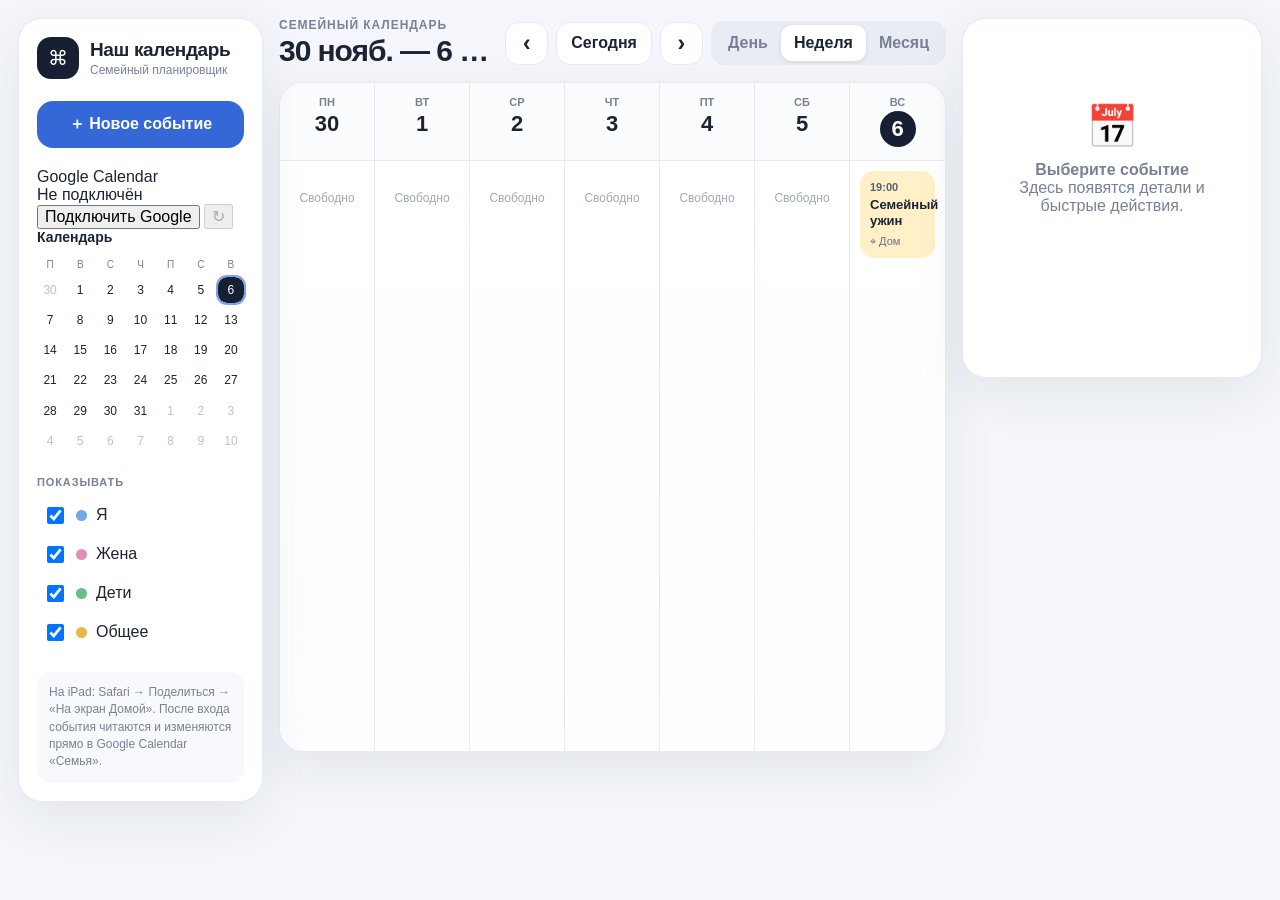
==== commit 22428d8c: "Connect family calendar UI to Google Calendar" ====
--- a/index.html
+++ b/index.html
@@ -9,7 +9,7 @@
   <meta name="apple-mobile-web-app-title" content="Семья">
   <link rel="manifest" href="/manifest.json">
   <link rel="apple-touch-icon" href="/icon.svg">
-  <link rel="stylesheet" href="/styles.css?v=5">
+  <link rel="stylesheet" href="/styles.css?v=6">
   <title>Семейный календарь</title>
 </head>
 <body>
@@ -21,6 +21,16 @@
         <div><h1>Наш календарь</h1><small>Семейный планировщик</small></div>
       </div>
       <button type="button" id="addBtn" class="new-event">＋ Новое событие</button>
+      <div class="google-card">
+        <div class="google-row">
+          <div><div class="google-title">Google Calendar</div><span id="googleStatus" class="google-status">Не подключён</span></div>
+          <span id="googleDot" class="google-dot"></span>
+        </div>
+        <div class="google-actions">
+          <button type="button" id="googleBtn" class="google-btn google-primary">Подключить Google</button>
+          <button type="button" id="syncBtn" class="google-btn" disabled>↻</button>
+        </div>
+      </div>
       <div class="mini-title">Календарь</div>
       <div id="miniCalendar" class="mini-calendar"></div>
       <div class="section-label">Показывать</div>
@@ -30,7 +40,7 @@
         <label class="filter"><input type="checkbox" data-filter="kids" checked><span class="swatch kids"></span><span>Дети</span></label>
         <label class="filter"><input type="checkbox" data-filter="family" checked><span class="swatch family"></span><span>Общее</span></label>
       </div>
-      <div class="install-note">На iPad: Safari → Поделиться → «На экран Домой». Google-синхронизацию подключим следующим этапом.</div>
+      <div class="install-note">На iPad: Safari → Поделиться → «На экран Домой». После входа события читаются и изменяются прямо в Google Calendar «Семья».</div>
     </aside>
 
     <main class="main">
@@ -78,6 +88,8 @@
   </form>
 </div>
 <div id="toast" class="toast"></div>
-<script src="/app.js?v=5"></script>
+<script src="https://accounts.google.com/gsi/client" async defer></script>
+<script src="/config.js?v=6"></script>
+<script src="/app.js?v=6"></script>
 </body>
 </html>
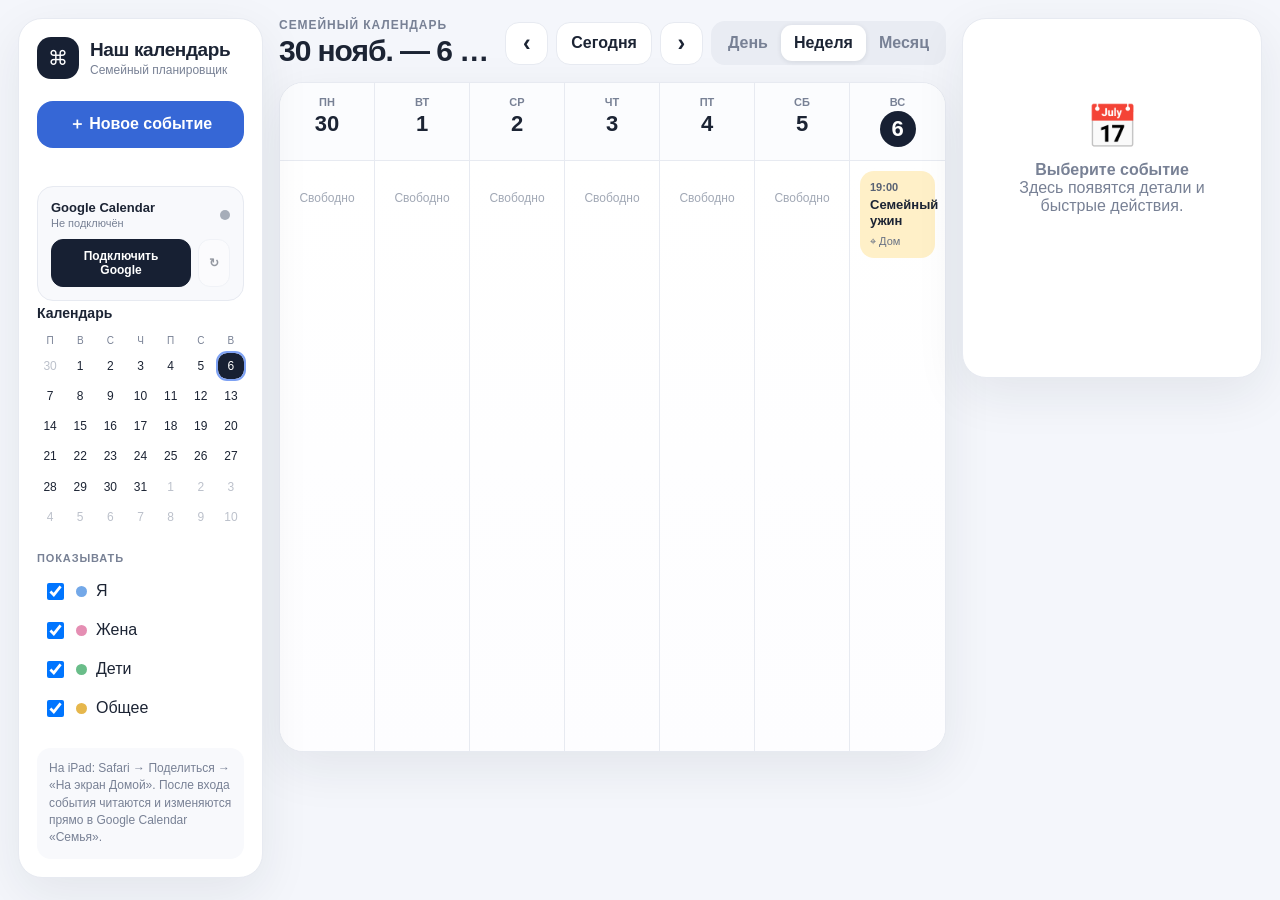
==== commit 5e01eff2: "Switch Google auth to iOS-safe redirect flow" ====
--- a/index.html
+++ b/index.html
@@ -9,7 +9,7 @@
   <meta name="apple-mobile-web-app-title" content="Семья">
   <link rel="manifest" href="/manifest.json">
   <link rel="apple-touch-icon" href="/icon.svg">
-  <link rel="stylesheet" href="/styles.css?v=6">
+  <link rel="stylesheet" href="/styles.css?v=7">
   <title>Семейный календарь</title>
 </head>
 <body>
--- a/styles.css
+++ b/styles.css
@@ -108,3 +108,13 @@
 .toast.show{opacity:1}
 @media(max-width:1180px){.layout{grid-template-columns:220px minmax(0,1fr)}.detail{display:none}}
 @media(max-width:820px){.shell{padding:10px}.layout{display:block}.sidebar{position:static;margin-bottom:12px}.sidebar .mini-calendar,.sidebar .mini-title,.sidebar .section-label,.sidebar .filters,.sidebar .install-note{display:none}.brand{margin-bottom:12px}.main{width:100%}.topbar{align-items:flex-start;flex-direction:column}.top-actions{width:100%;flex-wrap:wrap}.segmented{order:3;width:100%}.segmented button{flex:1}.week-grid{overflow-x:auto;grid-template-columns:repeat(7,150px)}.week-head{overflow-x:auto;grid-template-columns:repeat(7,150px)}.two{grid-template-columns:1fr}.month-cell{min-height:95px}.date-title h2{font-size:25px}}
+
+.google-card{margin:18px 0 4px;padding:13px;background:var(--surface2);border:1px solid var(--line);border-radius:16px}
+.google-row{display:flex;align-items:center;justify-content:space-between;gap:10px;margin-bottom:10px}
+.google-title{font-size:13px;font-weight:760}.google-status{display:block;font-size:11px;color:var(--muted);margin-top:2px}
+.google-dot{width:10px;height:10px;border-radius:50%;background:#a6adb9;flex:0 0 auto}.google-dot.online{background:#22a06b;box-shadow:0 0 0 4px rgba(34,160,107,.12)}
+.google-actions{display:grid;grid-template-columns:1fr auto;gap:7px}
+.google-btn{border:1px solid var(--line);background:#fff;color:var(--ink);border-radius:12px;padding:9px 10px;font-size:12px;font-weight:720;cursor:pointer}
+.google-btn:disabled{opacity:.45;cursor:default}
+.google-btn.google-primary{background:#172033;color:#fff;border-color:#172033}
+@media(max-width:820px){.google-card{margin:10px 0}.sidebar .google-card{display:block}.google-actions{grid-template-columns:1fr 1fr}}
